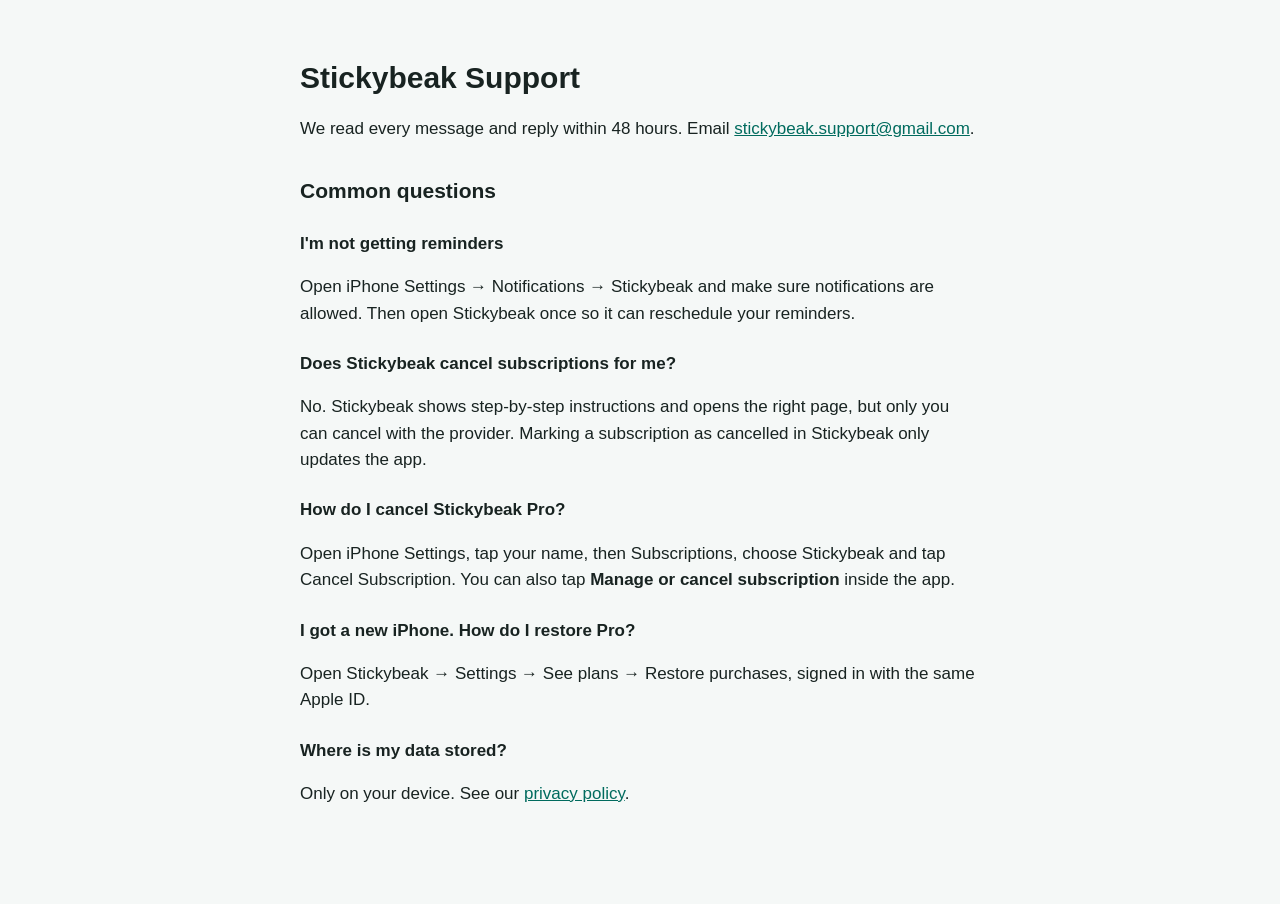
==== stickybeak/support.html @ a680185d "Add Stickybeak and Erudite privacy/support pages" ====
<!doctype html>
<html lang="en">
<head>
<meta charset="utf-8">
<meta name="viewport" content="width=device-width, initial-scale=1">
<title>Stickybeak Support</title>
<link rel="stylesheet" href="../style.css">
</head>
<body>
<main>
<h1>Stickybeak Support</h1>
<p>We read every message and reply within 48 hours. Email <a href="mailto:stickybeak.support@gmail.com">stickybeak.support@gmail.com</a>.</p>

<h2>Common questions</h2>
<h3>I'm not getting reminders</h3>
<p>Open iPhone Settings &rarr; Notifications &rarr; Stickybeak and make sure notifications are allowed. Then open Stickybeak once so it can reschedule your reminders.</p>

<h3>Does Stickybeak cancel subscriptions for me?</h3>
<p>No. Stickybeak shows step-by-step instructions and opens the right page, but only you can cancel with the provider. Marking a subscription as cancelled in Stickybeak only updates the app.</p>

<h3>How do I cancel Stickybeak Pro?</h3>
<p>Open iPhone Settings, tap your name, then Subscriptions, choose Stickybeak and tap Cancel Subscription. You can also tap <strong>Manage or cancel subscription</strong> inside the app.</p>

<h3>I got a new iPhone. How do I restore Pro?</h3>
<p>Open Stickybeak &rarr; Settings &rarr; See plans &rarr; Restore purchases, signed in with the same Apple ID.</p>

<h3>Where is my data stored?</h3>
<p>Only on your device. See our <a href="privacy.html">privacy policy</a>.</p>
</main>
</body>
</html>
---- style.css ----
body { margin: 0; font: 17px/1.55 -apple-system, BlinkMacSystemFont, "Segoe UI", Roboto, sans-serif; color: #182321; background: #F5F8F7; }
main { max-width: 680px; margin: 0 auto; padding: 40px 20px 80px; }
h1 { font-size: 30px; line-height: 1.2; }
h2 { font-size: 21px; margin-top: 32px; }
h3 { font-size: 17px; margin-top: 24px; }
a { color: #006B5E; }
@media (prefers-color-scheme: dark) {
  body { color: #EEF5F3; background: #101815; }
  a { color: #65DCCB; }
}
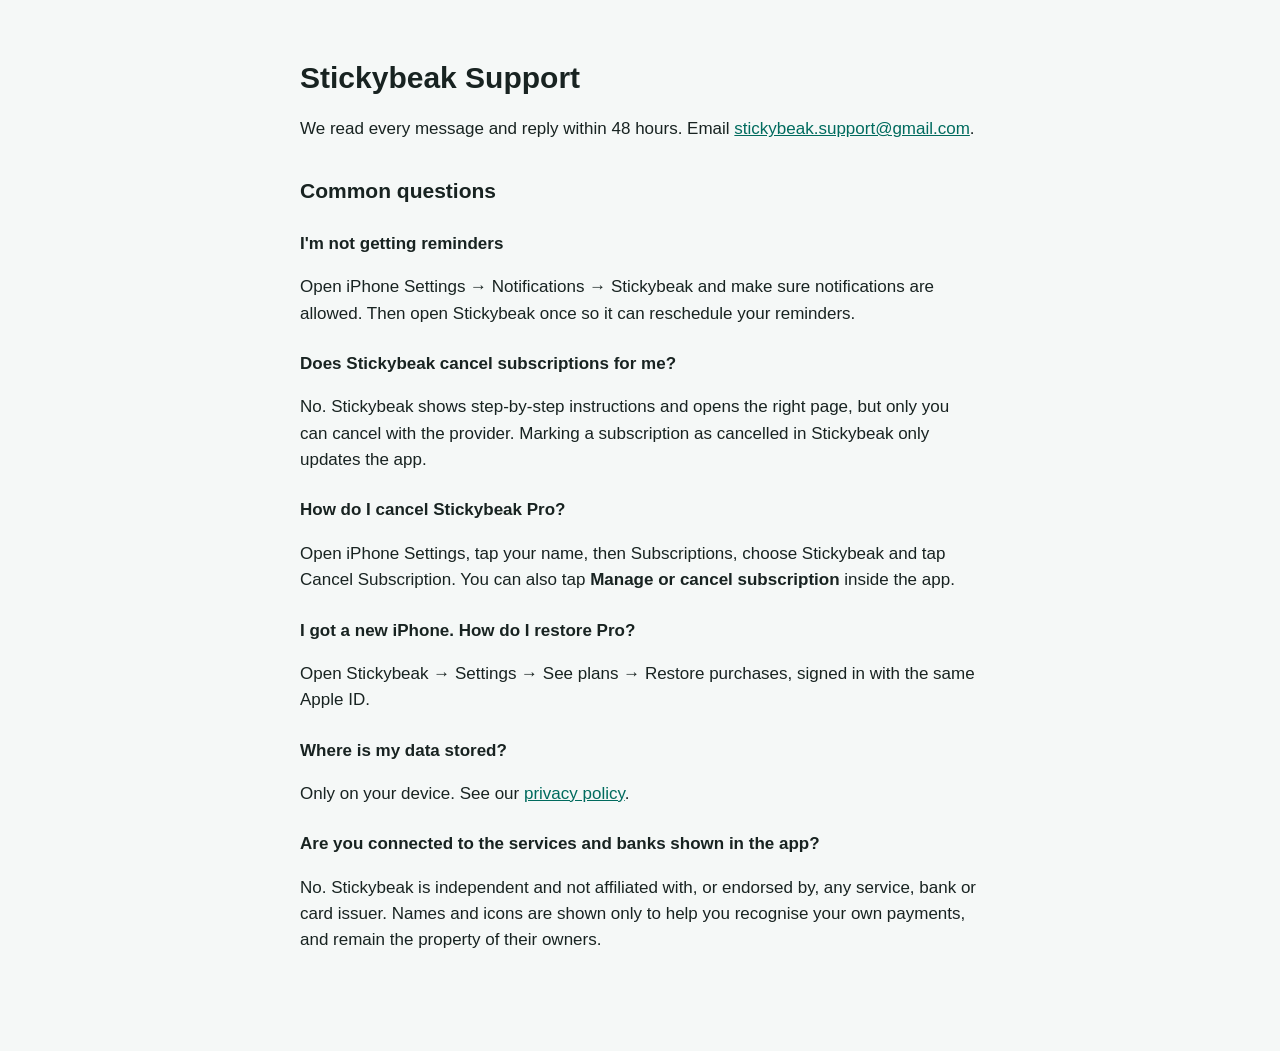
==== commit f32ddc83: "Stickybeak support: non-affiliation notice" ====
--- a/stickybeak/support.html
+++ b/stickybeak/support.html
@@ -26,6 +26,9 @@
 
 <h3>Where is my data stored?</h3>
 <p>Only on your device. See our <a href="privacy.html">privacy policy</a>.</p>
+
+<h3>Are you connected to the services and banks shown in the app?</h3>
+<p>No. Stickybeak is independent and not affiliated with, or endorsed by, any service, bank or card issuer. Names and icons are shown only to help you recognise your own payments, and remain the property of their owners.</p>
 </main>
 </body>
 </html>
